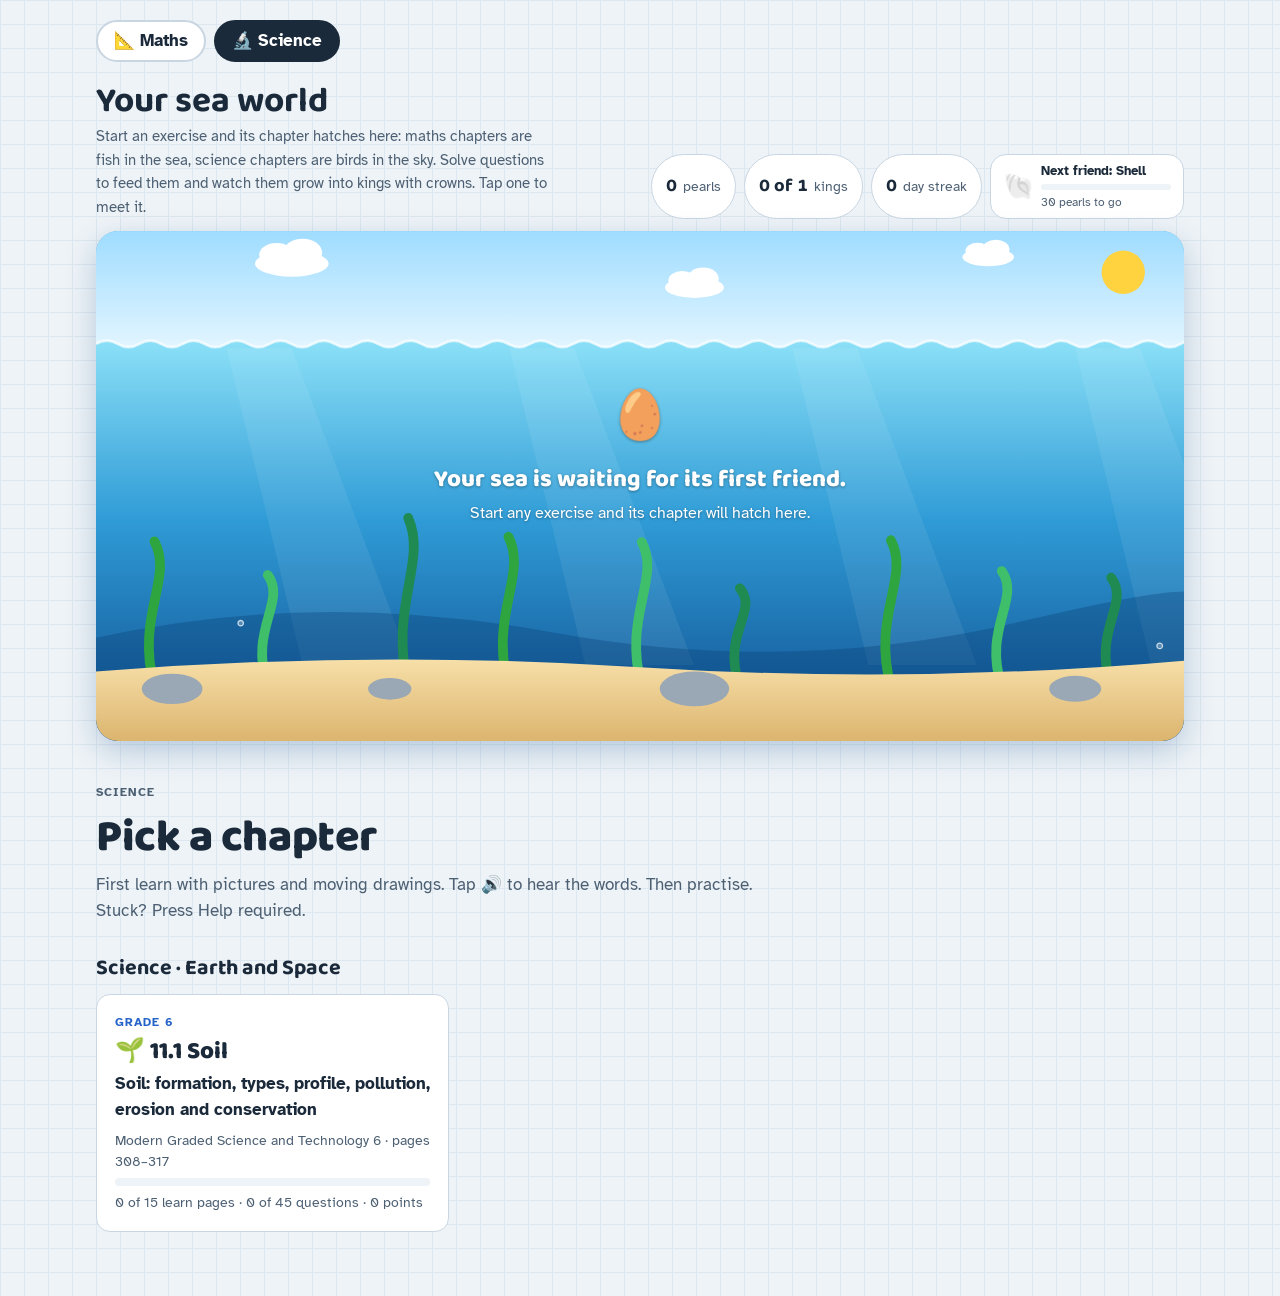
==== science.html @ 2e48bf8f "science added" ====
<!doctype html>
<html lang="en">
<head>
<meta charset="utf-8">
<meta name="viewport" content="width=device-width, initial-scale=1, viewport-fit=cover">
<title>Angle Quest Science</title>
<link rel="preconnect" href="https://fonts.googleapis.com">
<link rel="stylesheet" href="https://fonts.googleapis.com/css2?family=Baloo+2:wght@600;700;800&family=Atkinson+Hyperlegible:wght@400;700&family=Noto+Sans+Devanagari:wght@500;700&display=swap">
<link rel="stylesheet" href="shared.css">
<link rel="stylesheet" href="aquarium.css">
<style>
/* ---------- page ---------- */
.site-nav { max-width: 1120px; margin: 0 auto; padding: 12px max(16px, env(safe-area-inset-right, 0px)) 0 max(16px, env(safe-area-inset-left, 0px)); display: flex; gap: 8px; }
.site-nav a { text-decoration: none; color: var(--ink); font-weight: 700; padding: 6px 16px; border-radius: 999px; border: 2px solid var(--line); background: var(--card); }
.site-nav a[aria-current="page"] { background: var(--ink); color: var(--card); border-color: var(--ink); }
.site-nav a:hover { border-color: var(--blue); }
.lesson-grid { display: grid; grid-template-columns: repeat(auto-fill, minmax(min(100%, 280px), 1fr)); gap: 14px; }
@media (max-width: 860px) {
  .sec-nav { display: flex; overflow-x: auto; scrollbar-width: thin; }
  .sec-btn { flex: 0 0 auto; grid-template-columns: auto auto !important; }
  .sec-btn .sec-name { display: none; }
}
.refbox { background: var(--card); border: 1px solid var(--line); border-radius: var(--r); padding: 10px 14px; }
.refbox summary { font-weight: 700; cursor: pointer; }
.ref-scroll { overflow-x: auto; margin-top: 8px; max-height: 60vh; overflow-y: auto; }
.ref { border-collapse: collapse; font-size: .85rem; width: 100%; }
.ref th, .ref td { text-align: left; padding: 6px; border-bottom: 1px solid var(--line); vertical-align: top; }
.ne, .word-ne { font-family: "Noto Sans Devanagari", var(--f-body); }
.ne.block { display: block; font-weight: 500; color: var(--ink-soft); }
.topbar-r { display: flex; gap: 10px; align-items: center; flex-wrap: wrap; }
.ne-toggle { border: 2px solid var(--line); background: var(--card); border-radius: 999px; padding: 4px 12px; font-weight: 700; font-size: .85rem; }
.ne-toggle.on { border-color: var(--good); background: var(--good-wash); color: var(--good); }

/* read aloud */
.say { border: 0; background: var(--blue-wash); color: var(--blue); border-radius: 999px; width: 2rem; height: 2rem; font-size: .95rem; vertical-align: middle; flex: 0 0 auto; margin-left: 4px; }
.say:hover { background: var(--blue); }

/* learn pages */
.slide { gap: 16px; }
.slide-title { font-size: clamp(1.5rem, 4vw, 2rem); display: flex; align-items: center; gap: 6px; flex-wrap: wrap; }
.says { list-style: none; margin: 0; padding: 0; display: grid; gap: 8px; }
.says li { display: flex; align-items: flex-start; justify-content: space-between; gap: 8px; font-size: 1.15rem; line-height: 1.5; padding: 8px 12px; border-radius: 12px; background: var(--paper); }
.says li b { color: var(--blue); }
.word-box { display: grid; gap: 8px; }
.word-head { font-size: .8rem; font-weight: 700; letter-spacing: .06em; text-transform: uppercase; color: var(--ink-soft); }
.words { display: flex; flex-wrap: wrap; gap: 8px; }
.word { display: grid; gap: 0; text-align: left; border: 2px solid var(--accent); background: var(--accent-wash); border-radius: 12px; padding: 4px 12px; }
.word-en { font-weight: 700; }
.word-ne { font-size: .9rem; color: var(--ink-soft); }
.word-info { background: var(--blue-wash); border-radius: 10px; padding: 8px 12px; }
.know { border-left: 5px solid var(--good); background: var(--good-wash); border-radius: 10px; padding: 10px 14px; display: grid; gap: 4px; }
.know.try { border-color: var(--blue); background: var(--blue-wash); }
.know-h { font-weight: 800; font-family: var(--f-display); font-size: 1.1rem; }
.slide-dots .qdot { width: 1.9rem; height: 1.9rem; font-size: .8rem; }

/* questions */
.type-hint { color: var(--ink-soft); font-size: .92rem; margin-bottom: 6px; }
.qwrap { display: grid; gap: 4px; }
.sci-choices { flex-direction: column; align-items: stretch; }
.sci-choices .choice { border-radius: 14px; text-align: left; padding: 10px 14px; font-weight: 600; }
.sci-choices.small, .sci-choices.short { flex-direction: row; flex-wrap: wrap; }
.sci-choices.short .choice { min-width: 4rem; text-align: center; padding: 10px 20px; }
.sci-choices.small .choice { padding: 4px 12px; font-size: .9rem; border-radius: 999px; }
.choice.ok { border-color: var(--good) !important; box-shadow: 0 0 0 3px var(--good-wash); }
.choice.bad { border-color: var(--bad) !important; box-shadow: 0 0 0 3px var(--bad-wash); }
.choice[aria-checked="true"].ok { background: var(--good); }
.choice[aria-checked="true"].bad { background: var(--bad); }
.word-row { display: flex; gap: 8px; align-items: center; }
.word-inp { font: inherit; font-size: 1.15rem; padding: 10px 14px; border-radius: 12px; border: 2px solid var(--line); background: var(--card); color: var(--ink); width: min(100%, 360px); }
.word-inp.ok { border-color: var(--good); background: var(--good-wash); }
.word-inp.bad { border-color: var(--bad); background: var(--bad-wash); }
.order-list { list-style: none; margin: 0; padding: 0; display: grid; gap: 6px; }
.order-item { display: grid; grid-template-columns: 2rem 1fr auto; align-items: center; gap: 10px; border: 2px solid var(--line); border-radius: 12px; padding: 6px 8px 6px 10px; background: var(--card); transition: background .2s; }
.order-item.ok { border-color: var(--good); background: var(--good-wash); }
.order-item.bad { border-color: var(--bad); background: var(--bad-wash); }
.order-no { font-family: var(--f-display); font-weight: 800; color: var(--blue); }
.order-btns { display: flex; gap: 4px; }
.mv { width: 2.4rem; height: 2.4rem; border-radius: 10px; border: 2px solid var(--line); background: var(--paper); font-size: .9rem; }
.mv:disabled { opacity: .3; cursor: default; }
.match, .sort { display: grid; gap: 8px; }
.match-row, .sort-row { display: flex; flex-wrap: wrap; gap: 8px 10px; align-items: center; border: 2px solid var(--line); border-radius: 12px; padding: 8px 10px; }
.match-row.ok, .sort-row.ok { border-color: var(--good); background: var(--good-wash); }
.match-row.bad, .sort-row.bad { border-color: var(--bad); background: var(--bad-wash); }
.match-l { font-weight: 700; min-width: 7rem; display: inline-flex; gap: 6px; align-items: center; }
.match-arrow { color: var(--ink-soft); }
.match-sel { font: inherit; padding: 8px 10px; border-radius: 10px; border: 2px solid var(--line); background: var(--card); color: var(--ink); flex: 1 1 220px; min-width: 0; max-width: 100%; }
.sort-t { flex: 1 1 200px; font-weight: 600; }
.why { display: block; font-weight: 400; margin-top: 4px; }

/* ---------- figures ---------- */
.sci-fig { display: grid; justify-items: center; }
.sci-fig.small { justify-items: start; }
.fig-box { display: grid; gap: 10px; justify-items: center; width: 100%; }
.sfig { width: 100%; max-width: 520px; height: auto; display: block; border-radius: 14px; overflow: hidden; background: #eaf6ff; }
.sci-fig.small .sfig { max-width: 300px; }
.fig-ctrl { display: flex; flex-wrap: wrap; gap: 8px; justify-content: center; }
.tool-btn { background: var(--accent); color: var(--accent-ink); border: 0; border-radius: 999px; padding: 8px 18px; font-weight: 800; font-size: 1rem; }
.fig-cap { text-align: center; font-weight: 600; max-width: 52ch; min-height: 3em; }
.sfig .lbl { font: 600 11px var(--f-body); fill: #1b2a3a; }
.sfig .lbl.mid { text-anchor: middle; } .sfig .lbl.end { text-anchor: end; }
.sfig .lbl.strong { font-weight: 800; } .sfig .lbl.big { font-size: 15px; } .sfig .lbl.small { font-size: 9px; }
.sfig .lbl.light { fill: #fff; paint-order: stroke; stroke: rgba(0,0,0,.35); stroke-width: 2px; }
.sfig .emo { text-anchor: start; dominant-baseline: auto; }
.sky { fill: #cdeefd; }
.topsoil { fill: #6b4a2b; transition: fill 1.6s; }
.topsoil.dirty { fill: #3d3a36; }
.acid-soil { fill: #6e5a2a; }
.subsoil { fill: #a0764c; }
.bedrock { fill: #8b8f96; }
.stone { fill: #a7abb2; stroke: #6f747c; }
.grain { fill: #d9b98c; opacity: .8; }
.grass { fill: none; stroke: #3fa34d; stroke-width: 3; stroke-linejoin: round; }
.stem { stroke: #2f8a3c; stroke-width: 3; fill: none; stroke-linecap: round; }
.leaf { fill: #4cbb5a; transition: fill 1.2s; }
.root { stroke: #f3e2c7; stroke-width: 2; fill: none; stroke-linecap: round; }
.worm { fill: none; stroke: #e98aa0; stroke-width: 5; stroke-linecap: round; }
.eye { fill: #1b2a3a; }
.sun-c { fill: #ffd23f; }
.sun-ray { stroke: #ffb300; stroke-width: 3; stroke-linecap: round; }
.lid { fill: #9aa7b4; }
.jar-glass { fill: rgba(255,255,255,.55); }
.jar-edge { fill: none; stroke: #6a7d90; stroke-width: 2.5; }
.jar-water { fill: #8fd3f5; opacity: .35; transition: fill 1s, opacity 1s; }
.jar-water.light { opacity: .5; }
.jar-water.muddy { fill: #8a6a45; opacity: .75; transition: fill .3s, opacity .3s; }
.jar-water.clearing { fill: #b39a76; opacity: .45; transition: fill 4s, opacity 4s; }
.p-gravel { fill: #8d939b; stroke: #5d636b; } .p-coarse { fill: #c79f63; } .p-fine { fill: #e2c48f; } .p-silt { fill: #9c7a55; } .p-clay { fill: #b0603d; opacity: .8; } .p-humus { fill: #3b2a1a; }
.jar-labels { transition: opacity .6s; } .jar-labels.hide { opacity: 0; }
.lead { fill: none; stroke: #4d6073; stroke-width: 1; }
.lay-sand { fill: #e2c48f; } .lay-clay { fill: #9b4f30; } .lay-gravel { fill: #8d939b; } .lay-humus { fill: #2f2115; }
.cup { fill: rgba(255,255,255,.7); stroke: #6a7d90; stroke-width: 2; }
.cup-water { fill: #4aa8ff; } .cup-mud { fill: #8a6a45; }
.drip { stroke: #4aa8ff; stroke-width: 3; stroke-linecap: round; stroke-dasharray: 4 8; opacity: 0; }
.pouring .drip { opacity: 1; animation: drip .5s linear infinite; }
.panel-bg { fill: #eaf6ff; stroke: #b9d7ea; } .panel-ground { fill: #b98d5d; }
.panel { transition: opacity .4s; } .panel.dim { opacity: .3; } .panel.on .panel-bg { stroke: #f2b31b; stroke-width: 3; }
.rock { fill: #9aa1aa; stroke: #646b74; stroke-width: 1.5; stroke-linejoin: round; }
.crack { fill: none; stroke: #2b2f35; stroke-width: 2; stroke-linecap: round; }
.soil-heap { fill: #6b4a2b; }
.arrow { fill: none; stroke: #4d6073; stroke-width: 2; stroke-linecap: round; stroke-linejoin: round; }
.drop { stroke: #4aa8ff; stroke-width: 2; stroke-linecap: round; }
.acid-rain .drop { stroke: #b5c934; }
.wind-l { fill: none; stroke: #7fa3bd; stroke-width: 2; stroke-linecap: round; }
.trunk { fill: #7a5230; } .crown { fill: #3fa34d; }
.humus-band { fill: #2a1b10; transition: height 1.5s; }
.plant-s { transform-box: fill-box; transform-origin: 50% 100%; transition: transform 1.5s; } .plant-s.big { transform: scale(1.5); }
.pipe-flow { fill: none; stroke: #5b5f2a; stroke-width: 5; stroke-dasharray: 6 6; opacity: 0; transition: opacity .6s; }
.is-dirty .pipe-flow { opacity: 1; animation: flow 1s linear infinite; }
.plant-w { transform-box: fill-box; transform-origin: 50% 100%; transition: transform 1.4s; }
.plant-w.sick { transform: rotate(-14deg) scaleY(.85); }
.plant-w.sick .leaf { fill: #b59a3c; }
.spray { opacity: 0; transition: opacity .8s; } .is-dirty .spray { opacity: 1; }
.spray-c { fill: #b5c934; opacity: .35; }
.cloud ellipse { fill: #fff; } .acid-rain + .plant-w .leaf { fill: #b59a3c; }
.puff { fill: #9aa1aa; opacity: .7; }
.water-pool { fill: #6fc3ef; }
.deposit { fill: #a0764c; transition: d 1s; }
.rain-fall .drop { opacity: 0; } .rain-fall.on .drop, .pouring .rain-fall .drop { opacity: 1; animation: fall .6s linear infinite; }
.tray { fill: #7a5230; } .tray-soil { stroke: #6b4a2b; stroke-width: 8; } .tray-grass { stroke: #3fa34d; stroke-width: 8; }
.leg { stroke: #7a5230; stroke-width: 4; }
.drop-c { fill: #4aa8ff; } .drop-c.mud { fill: #8a6a45; }
.furrow { fill: none; stroke: #4a321c; stroke-width: 3; }
.pr-humus { fill: #22160c; } .pr-topsoil { fill: #4a3220; } .pr-subsoil { fill: #8a6040; } .pr-weathered { fill: #8e7f72; } .pr-bedrock { fill: #6e7279; }
.pebble { fill: #c9b9a4; } .chunk { fill: #b5aca3; stroke: #6e6660; } .block { fill: #9aa0a8; stroke: #555b63; stroke-width: 1.5; }
.bracket { fill: none; stroke: #4d6073; stroke-width: 1.5; }
.num-c { fill: #ffd23f; stroke: #b88a00; }
.layer { cursor: pointer; transition: opacity .3s; } .layer.dim { opacity: .35; } .layer:focus { outline: none; } .layer:focus-visible rect:first-child { stroke: #2563c9; stroke-width: 3; }
.rot-a { animation: rotA 6s steps(1) infinite; } .rot-b { animation: rotB 6s steps(1) infinite; }
.fig-cards { display: grid; grid-template-columns: repeat(auto-fill, minmax(min(100%, 150px), 1fr)); gap: 10px; width: 100%; }
.fig-cards.three { grid-template-columns: repeat(auto-fit, minmax(min(100%, 150px), 1fr)); font-size: .92rem; }
.fig-cards.three p { background: var(--paper); border-radius: 10px; padding: 8px 10px; }
.fig-cards.small { grid-template-columns: repeat(auto-fill, minmax(110px, 1fr)); max-width: 420px; }
.card-pic { display: grid; gap: 4px; justify-items: center; text-align: center; background: var(--paper); border: 2px solid var(--line); border-radius: 14px; padding: 10px; animation: rise .4s ease-out both; animation-delay: var(--d, 0s); }
.card-pic:hover { border-color: var(--blue); }
.card-pic .sfig { border-radius: 8px; }
.card-emo { font-size: 2.2rem; line-height: 1.1; display: inline-block; animation: bob 2.4s ease-in-out infinite; }
.card-t { font-size: .85rem; color: var(--ink-soft); }
.flows { display: grid; gap: 10px; width: 100%; }
.flow-row { display: flex; flex-wrap: wrap; align-items: center; gap: 6px; background: var(--paper); border-radius: 14px; padding: 8px 10px; }
.flow-step { display: inline-grid; justify-items: center; text-align: center; font-size: .85rem; font-weight: 600; min-width: 70px; max-width: 120px; }
.flow-arr { color: var(--blue); font-size: 1.3rem; animation: nudge 1.2s ease-in-out infinite; }
.method-view { display: grid; gap: 8px; justify-items: center; width: 100%; }
.method-view .sfig { max-width: 420px; }
.tabs { justify-content: center; }
.tabs .choice { padding: 4px 12px; font-size: .9rem; }
.mind { display: grid; grid-template-columns: repeat(auto-fill, minmax(min(100%, 200px), 1fr)); gap: 10px; width: 100%; }
.mind-c { grid-column: 1 / -1; justify-self: center; background: var(--accent); color: var(--accent-ink); font: 800 1.6rem var(--f-display); border-radius: 999px; padding: 4px 30px; }
.mind-i { display: grid; gap: 2px; background: var(--blue-wash); border-radius: 12px; padding: 10px 12px; animation: rise .5s ease-out both; animation-delay: var(--d, 0s); }
.mind-i b { color: var(--blue); font-family: var(--f-display); font-size: 1.1rem; }
.scenes { display: grid; grid-template-columns: repeat(auto-fit, minmax(120px, 1fr)); gap: 10px; width: 100%; }
.scene { position: relative; display: grid; justify-items: center; align-content: center; gap: 2px; min-height: 130px; border-radius: 14px; padding: 10px; text-align: center; }
.s-factory { background: linear-gradient(#cfd8e3, #9aa7b4); } .s-planting { background: linear-gradient(#cdeefd, #8fd08f); } .s-garbage { background: linear-gradient(#e6e0d0, #a69b80); } .s-eroded { background: linear-gradient(#cdeefd, #c46d3b); }
.scene-l { position: absolute; top: 6px; left: 8px; width: 26px; height: 26px; border-radius: 50%; background: #fff; color: #1b2a3a; font: 800 1rem/26px var(--f-display); }
.scene-big { font-size: 2.6rem; animation: bob 3s ease-in-out infinite; } .scene-sm { font-size: 1.3rem; } .scene-t { font-size: .8rem; font-weight: 700; color: #1b2a3a; }

/* motion */
.spin { animation: spin 18s linear infinite; transform-box: fill-box; transform-origin: center; }
.pulse { animation: pulse 2s ease-in-out infinite; transform-box: fill-box; transform-origin: center; }
.grow { animation: grow 2.4s ease-out both; transform-box: fill-box; transform-origin: 50% 100%; }
.worm-move { animation: crawl 9s ease-in-out infinite alternate; }
.rain .drop, .acid-rain .drop { animation: fall .8s linear infinite; }
.drop.d1 { animation-delay: -.2s; } .drop.d2 { animation-delay: -.4s; } .drop.d3 { animation-delay: -.6s; }
.wind-l { stroke-dasharray: 10 6; animation: flow 1.2s linear infinite; }
.draw { stroke-dasharray: 200; stroke-dashoffset: 200; animation: draw 2.4s ease-out forwards; } .draw.slow { animation-duration: 4s; }
.puff { animation: rise-gas 3s ease-in infinite; } .puff.p1 { animation-delay: -.8s; } .puff.p2 { animation-delay: -1.6s; } .puff.p3 { animation-delay: -2.3s; }
.sway { animation: sway 2.6s ease-in-out infinite alternate; transform-box: fill-box; transform-origin: 50% 100%; }
.plough { animation: plough 6s linear infinite; }
@keyframes spin { to { transform: rotate(360deg); } }
@keyframes pulse { 50% { transform: scale(1.18); } }
@keyframes grow { from { transform: scaleY(.1); } to { transform: none; } }
@keyframes crawl { from { transform: translateX(-60px); } to { transform: translateX(60px); } }
@keyframes fall { from { transform: translateY(-6px); opacity: 1; } to { transform: translateY(22px); opacity: 0; } }
@keyframes flow { to { stroke-dashoffset: -24; } }
@keyframes drip { to { stroke-dashoffset: -12; } }
@keyframes draw { to { stroke-dashoffset: 0; } }
@keyframes rise-gas { from { transform: translateY(0) scale(.6); opacity: .8; } to { transform: translateY(-90px) translateX(30px) scale(1.8); opacity: 0; } }
@keyframes sway { from { transform: rotate(-6deg); } to { transform: rotate(6deg); } }
@keyframes bob { 50% { transform: translateY(-4px); } }
@keyframes nudge { 50% { transform: translateX(3px); } }
@keyframes plough { from { transform: translateX(-30px); } to { transform: translateX(240px); } }
@keyframes rotA { 0% { opacity: 1; } 50% { opacity: 0; } }
@keyframes rotB { 0% { opacity: 0; } 50% { opacity: 1; } }
@media (prefers-reduced-motion: reduce) {
  .spin, .pulse, .grow, .worm-move, .rain .drop, .acid-rain .drop, .wind-l, .draw, .puff, .sway, .plough, .card-emo, .flow-arr, .scene-big, .card-pic, .mind-i, .pouring .drip, .rain-fall.on .drop { animation: none !important; }
  .draw { stroke-dashoffset: 0; }
}
</style>
</head>
<body>
<nav class="site-nav" aria-label="Subjects"><a href="index.html">📐 Maths</a><a href="science.html" aria-current="page">🔬 Science</a></nav>
<div id="app"></div>
<script src="shared.js"></script>
<script src="science.js"></script>
<script src="science/figures-earth.js"></script>
<script src="science/soil-g6-11-1.js"></script>
<script src="aquarium.js"></script>
<script>Science.start(document.getElementById("app"));</script>
</body>
</html>
---- shared.css ----
/* Shared look for the Angle Quest pages: colours, type, buttons, cards, feedback and help steps.
   Copied from the maths page so the science page looks the same. The maths page keeps its own copy. */
:root {
  --paper: #eef3f7;
  --grid: #dde7ef;
  --card: #ffffff;
  --ink: #1b2a3a;
  --ink-soft: #4d6073;
  --line: #c9d6e2;
  --accent: #f2b31b;       /* protractor yellow */
  --accent-ink: #4a3500;
  --accent-wash: rgba(242, 179, 27, .22);
  --blue: #2563c9;         /* geometry-set blue for figures and actions */
  --blue-wash: #e3ecfb;
  --good: #1d8a4f; --good-wash: #e2f4ea;
  --bad: #c2412d;  --bad-wash: #fbe7e3;
  --f-display: "Baloo 2", "Trebuchet MS", system-ui, sans-serif;
  --f-body: "Atkinson Hyperlegible", "Segoe UI", system-ui, sans-serif;
  --r: 14px;
}
@media (prefers-color-scheme: dark) { :root:not([data-theme="light"]) {
  --paper: #111a24; --grid: #18232f; --card: #1a2633; --ink: #e8eef4; --ink-soft: #9fb0c1; --line: #2f3f50;
  --accent: #f5c04a; --accent-ink: #2a1e00; --accent-wash: rgba(245, 192, 74, .2);
  --blue: #7fa9f0; --blue-wash: #1f3150; --good: #5fd08f; --good-wash: #173826; --bad: #ff8a73; --bad-wash: #3e1f1a;
  color-scheme: dark; } }
:root[data-theme="dark"] {
  --paper: #111a24; --grid: #18232f; --card: #1a2633; --ink: #e8eef4; --ink-soft: #9fb0c1; --line: #2f3f50;
  --accent: #f5c04a; --accent-ink: #2a1e00; --accent-wash: rgba(245, 192, 74, .2);
  --blue: #7fa9f0; --blue-wash: #1f3150; --good: #5fd08f; --good-wash: #173826; --bad: #ff8a73; --bad-wash: #3e1f1a;
  color-scheme: dark; }

* { box-sizing: border-box; }
body {
  background: var(--paper);
  background-image: linear-gradient(var(--grid) 1px, transparent 1px), linear-gradient(90deg, var(--grid) 1px, transparent 1px);
  background-size: 24px 24px;
  color: var(--ink); font: 17px/1.55 var(--f-body);
}
#app { max-width: 1120px; margin: 0 auto; padding-block: 20px 56px;
  padding-left: max(16px, env(safe-area-inset-left, 0px)); padding-right: max(16px, env(safe-area-inset-right, 0px)); }
h1, h2 { font-family: var(--f-display); line-height: 1.1; text-wrap: balance; margin: 0; }
h1 { font-size: clamp(2rem, 5vw, 2.8rem); font-weight: 800; letter-spacing: -.01em; }
h2 { font-size: 1.35rem; font-weight: 700; }
p { margin: 0; }
.eyebrow { font-size: .78rem; font-weight: 700; letter-spacing: .09em; text-transform: uppercase; color: var(--ink-soft); }
.lede { color: var(--ink-soft); max-width: 60ch; }
button { font: inherit; color: inherit; cursor: pointer; }
:focus-visible { outline: 3px solid var(--blue); outline-offset: 2px; }

.topbar { display: flex; justify-content: space-between; align-items: center; gap: 12px; flex-wrap: wrap; margin-bottom: 18px; }
.link-btn { background: none; border: 0; padding: 4px 2px; color: var(--blue); font-weight: 700; text-decoration: underline; text-underline-offset: 3px; }
.scorebox { display: flex; align-items: baseline; gap: 6px; background: var(--card); border: 1px solid var(--line); border-radius: 999px; padding: 4px 16px; font-variant-numeric: tabular-nums; }
.score-num { font-family: var(--f-display); font-weight: 800; font-size: 1.25rem; }
.score-lbl { color: var(--ink-soft); font-size: .85rem; }
.score-sep { width: 1px; height: 16px; background: var(--line); margin: 0 6px; align-self: center; }
.lesson-title { display: grid; gap: 2px; margin-bottom: 20px; }
.src { color: var(--ink-soft); font-size: .9rem; }
.layout { display: grid; grid-template-columns: minmax(0, 1fr) 300px; gap: 24px; align-items: start; }
@media (max-width: 860px) { .layout { grid-template-columns: minmax(0, 1fr); } .side { order: -1; } }
.side { display: grid; gap: 16px; min-width: 0; }
.sec-nav { display: grid; gap: 4px; background: var(--card); border: 1px solid var(--line); border-radius: var(--r); padding: 8px; }
.sec-btn { display: grid; grid-template-columns: 2.4rem 1fr auto; gap: 8px; align-items: center; text-align: left; background: none; border: 0; border-radius: 10px; padding: 8px 10px; }
.sec-btn:hover { background: var(--blue-wash); }
.sec-btn.on { background: var(--accent-wash); }
.sec-no { font-family: var(--f-display); font-weight: 800; color: var(--blue); }
.sec-name { font-size: .95rem; min-width: 0; }
.sec-count { font-size: .8rem; color: var(--ink-soft); font-variant-numeric: tabular-nums; }
.sec-btn.done .sec-count { color: var(--good); font-weight: 700; }
.sec-btn.done .sec-count::before { content: "✓ "; }
.stage { display: grid; gap: 14px; min-width: 0; scroll-margin-top: 12px; }
.sec-head { display: grid; gap: 6px; }
.qdots { display: flex; gap: 6px; flex-wrap: wrap; margin-top: 4px; }
.qdot { width: 2.1rem; height: 2.1rem; border-radius: 50%; border: 2px solid var(--line); background: var(--card); font-weight: 700; }
.qdot.done { border-color: var(--good); background: var(--good-wash); color: var(--good); }
.qdot.on { border-color: var(--ink); box-shadow: 0 0 0 3px var(--accent); }
.qcard { background: var(--card); border: 1px solid var(--line); border-radius: 18px; padding: clamp(16px, 3vw, 28px); display: grid; gap: 18px; box-shadow: 0 1px 0 var(--line), 0 10px 30px -18px rgba(20, 40, 70, .35); min-width: 0; }
.prompt { font-size: 1.2rem; }
.figwrap { display: grid; justify-items: center; gap: 10px; padding: 8px; border-radius: 12px; background: repeating-linear-gradient(0deg, transparent 0 19px, var(--grid) 19px 20px), repeating-linear-gradient(90deg, transparent 0 19px, var(--grid) 19px 20px); }
.figwrap.small { background: none; padding: 0; justify-items: start; }
.figwrap.small .fig { max-width: 170px; }
.choices { display: flex; flex-wrap: wrap; gap: 8px; border-radius: 12px; }
.choice { border: 2px solid var(--line); background: var(--card); border-radius: 999px; padding: 6px 14px; font-weight: 700; }
.choice:hover { border-color: var(--blue); }
.choice[aria-checked="true"] { background: var(--blue); border-color: var(--blue); color: var(--card); }
.actions { display: flex; flex-wrap: wrap; gap: 10px; align-items: center; }
.btn { border: 2px solid var(--ink); background: var(--card); border-radius: 12px; padding: 10px 18px; font-weight: 700; }
.btn.primary { background: var(--ink); color: var(--card); }
.btn.help { border-color: var(--accent); background: var(--accent); color: var(--accent-ink); }
.btn.next { border-color: var(--good); background: var(--good); color: var(--card); margin-left: auto; }
.btn.small { padding: 5px 12px; border-radius: 9px; font-size: .9rem; }
.btn.danger { border-color: var(--bad); color: var(--bad); }
.btn:disabled { opacity: .5; cursor: default; }
.btn:not(:disabled):active { transform: translateY(1px); }
.feedback { min-height: 1.5em; font-weight: 600; }
.feedback:empty { display: none; }
.feedback.good, .feedback.bad { padding: 10px 14px; border-radius: 10px; }
.feedback.good { background: var(--good-wash); color: var(--good); }
.feedback.bad { background: var(--bad-wash); color: var(--bad); }
.help-steps { list-style: none; margin: 0; padding: 0; display: grid; gap: 10px; }
.help-steps:empty { display: none; }
.step { display: grid; grid-template-columns: 2rem minmax(0, 1fr); gap: 12px; padding: 12px 14px; border-radius: 12px; background: var(--accent-wash); animation: rise .25s ease-out; }
.step-no { width: 2rem; height: 2rem; border-radius: 50%; display: grid; place-items: center; background: var(--accent); color: var(--accent-ink); font-family: var(--f-display); font-weight: 800; }
.step.last .step-no { background: var(--good); color: var(--card); }
.step-body { display: grid; gap: 8px; min-width: 0; }
@keyframes rise { from { transform: translateY(6px); opacity: .4; } to { transform: none; opacity: 1; } }
.home-head, .finish { display: grid; gap: 10px; margin-bottom: 24px; }
.subject { grid-column: 1 / -1; margin-top: 8px; }
.lesson-card { display: grid; gap: 6px; text-align: left; background: var(--card); border: 1px solid var(--line); border-radius: var(--r); padding: 18px; }
.lesson-card:hover { border-color: var(--blue); }
.lc-level { font-size: .78rem; font-weight: 700; letter-spacing: .08em; text-transform: uppercase; color: var(--blue); }
.lc-title { font-family: var(--f-display); font-size: 1.5rem; font-weight: 800; line-height: 1.1; }
.lc-topic { font-weight: 700; }
.lc-src, .lc-stats { font-size: .85rem; color: var(--ink-soft); }
.meter { height: 8px; border-radius: 99px; background: var(--paper); overflow: hidden; }
.meter-fill { display: block; height: 100%; background: var(--accent); }
.finish { background: var(--card); border: 1px solid var(--line); border-radius: 18px; padding: clamp(20px, 4vw, 40px); }
.stars { font-size: 3rem; color: var(--accent); letter-spacing: .1em; line-height: 1; }
.confirm { display: flex; gap: 10px; align-items: center; flex-wrap: wrap; background: var(--bad-wash); padding: 10px 14px; border-radius: 10px; }
---- aquarium.css ----
/* Fish sea (aquarium.js): used on the maths and science pages. */
/* ---------- fish sea ---------- */
.sea-wrap { margin: 0 0 30px; }
.sea-head { display: flex; flex-wrap: wrap; align-items: flex-end; justify-content: space-between; gap: 12px 20px; margin-bottom: 12px; }
.sea-head h2 { font-size: clamp(1.6rem, 4vw, 2.2rem); }
.sea-sub { margin: 4px 0 0; color: var(--ink-soft); max-width: 46ch; font-size: .95rem; }
.sea-chips { display: flex; flex-wrap: wrap; gap: 8px; }
.sea-chip { display: inline-flex; align-items: center; gap: 6px; background: var(--card); border: 1px solid var(--line); border-radius: 999px; padding: 6px 14px; font-size: .9rem; color: var(--ink-soft); }
.sea-chip b { font-family: var(--f-display); font-size: 1.15rem; color: var(--ink); font-variant-numeric: tabular-nums; }
.sea-chip.hot b { color: #e8590c; }
.sea-chip.next { border-radius: 16px; padding: 6px 12px; }
.sea-next-e { font-size: 1.6rem; filter: grayscale(1); opacity: .55; }
.sea-next-t { display: grid; gap: 3px; color: var(--ink); font-weight: 700; font-size: .82rem; }
.sea-mini { display: block; width: 130px; height: 6px; border-radius: 9px; background: var(--paper); overflow: hidden; }
.sea-mini > span { display: block; height: 100%; background: linear-gradient(90deg, #2f9bd6, #20c4b0); }
.sea-mini-t { font-weight: 400; color: var(--ink-soft); font-size: .78rem; }
.sea-toast { background: #fff7d6; color: #4a3500; border: 2px solid #f2b31b; border-radius: var(--r); padding: 8px 14px; margin-bottom: 12px; font-weight: 700; animation: seaPop .5s ease-out; }
.sea-toast p { margin: 2px 0; }
.sea-box { position: relative; height: clamp(420px, 50vw, 510px); border-radius: 22px; overflow: hidden; box-shadow: 0 10px 30px rgba(14, 76, 140, .25), inset 0 0 0 3px rgba(255, 255, 255, .35); background: #2f9bd6; }
.sea { display: block; width: 100%; height: 100%; }
.sea-fish, .sea-tag { cursor: pointer; }
.sea-tag text { font: 800 13px var(--f-display); }
.sea-friend { pointer-events: none; }
.sea-ray { opacity: .07; animation: seaRay 7s ease-in-out infinite alternate; }
.sea-ray.r1 { animation-delay: -2s; } .sea-ray.r2 { animation-delay: -4s; } .sea-ray.r3 { animation-delay: -6s; }
.sea-weed { transform-box: fill-box; transform-origin: 50% 100%; animation: seaSway 4s ease-in-out infinite alternate; }
.sea-weed.w1 { animation-duration: 5s; animation-delay: -1s; } .sea-weed.w2 { animation-duration: 3.4s; animation-delay: -2s; }
.sea-card { position: absolute; left: 12px; bottom: 12px; width: min(330px, calc(100% - 24px)); background: var(--card); color: var(--ink); border-radius: 18px; padding: 14px 16px 16px; box-shadow: 0 10px 30px rgba(0, 0, 0, .3); animation: seaPop .25s ease-out; }
.sea-card[hidden] { display: none; }
.sea-x { position: absolute; top: 6px; right: 8px; border: 0; background: none; font-size: 1.6rem; line-height: 1; color: var(--ink-soft); padding: 4px 8px; cursor: pointer; }
.sea-card-top { display: flex; align-items: center; gap: 10px; }
.sea-card-name { margin: 0; font: 800 1.3rem/1.1 var(--f-display); }
.sea-card-ch { margin: 0; color: var(--ink-soft); font-size: .85rem; }
.sea-stage { margin: 10px 0 4px; font-weight: 700; color: var(--blue); }
.sea-meter { display: block; height: 10px; border-radius: 9px; background: var(--paper); overflow: hidden; }
.sea-meter > span { display: block; height: 100%; border-radius: 9px; }
.sea-card-st { margin: 6px 0 2px; font-size: .85rem; color: var(--ink-soft); }
.sea-card-say { margin: 6px 0 12px; font-style: italic; }
.sea-dot { display: inline-grid; place-items: center; min-width: 24px; height: 24px; padding: 0 4px; border-radius: 99px; background: var(--fc, var(--blue)); color: #fff; font: 800 .8rem var(--f-display); text-shadow: 0 1px 1px rgba(0,0,0,.25); }
.sea-dot.big { min-width: 40px; height: 40px; font-size: 1.15rem; }
.sea-list { display: flex; flex-wrap: wrap; gap: 6px; margin-top: 12px; }
.sea-pill { display: inline-flex; align-items: center; gap: 6px; border: 1px solid var(--line); background: var(--card); color: var(--ink); border-radius: 999px; padding: 3px 12px 3px 3px; font-size: .82rem; cursor: pointer; }
.sea-pill:hover { border-color: var(--fc); }
.sea-pill .sea-dot { background: var(--fc); }
.sea-empty { position: absolute; inset: 0 0 70px; display: grid; place-content: center; text-align: center; color: #fff; padding: 16px; text-shadow: 0 1px 3px rgba(0, 0, 0, .35); pointer-events: none; }
.sea-empty p { margin: 2px 0; font: 800 clamp(1.1rem, 3vw, 1.5rem) var(--f-display); }
.sea-empty .sea-empty-s { font: 400 1rem var(--f-body); }
.sea-empty .sea-empty-e { font-size: 3rem; animation: seaSway 1.6s ease-in-out infinite alternate; }
.sea-fb { display: block; margin-top: 4px; font-weight: 400; }
@keyframes seaSway { from { transform: rotate(-6deg); } to { transform: rotate(6deg); } }
@keyframes seaRay { from { opacity: .03; } to { opacity: .12; } }
@keyframes seaPop { from { transform: scale(.92); opacity: 0; } to { transform: none; opacity: 1; } }
@media (prefers-reduced-motion: reduce) { .sea-weed, .sea-ray, .sea-toast, .sea-card { animation: none; } }

.sea-card a.btn { display: inline-block; text-decoration: none; }
.sea-cloud { animation: seaCloud 26s ease-in-out infinite alternate; }
.sea-cloud.c1 { animation-duration: 34s; animation-delay: -8s; } .sea-cloud.c2 { animation-duration: 30s; animation-delay: -15s; }
@keyframes seaCloud { from { transform: translateX(-40px); } to { transform: translateX(40px); } }
@media (prefers-reduced-motion: reduce) { .sea-cloud { animation: none; } }
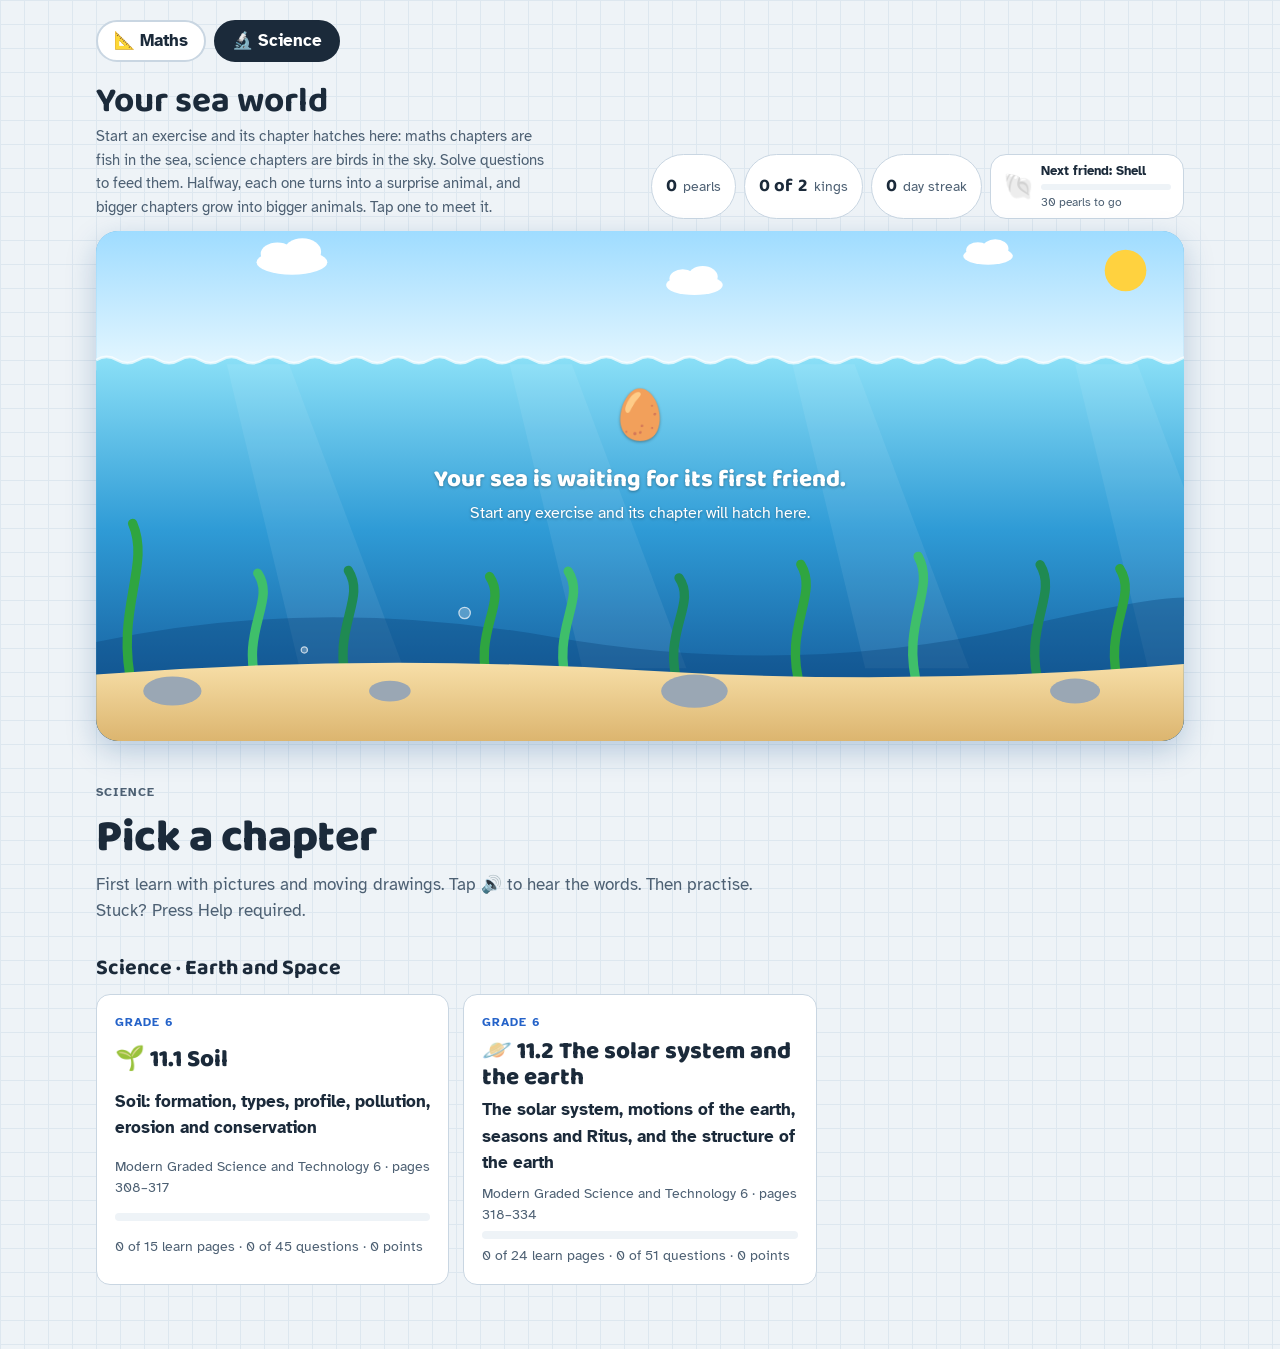
==== commit d4cac613: "add new science lesson" ====
--- a/science.html
+++ b/science.html
@@ -8,6 +8,7 @@
 <link rel="stylesheet" href="https://fonts.googleapis.com/css2?family=Baloo+2:wght@600;700;800&family=Atkinson+Hyperlegible:wght@400;700&family=Noto+Sans+Devanagari:wght@500;700&display=swap">
 <link rel="stylesheet" href="shared.css">
 <link rel="stylesheet" href="aquarium.css">
+<link rel="stylesheet" href="cloud/cloud.css">
 <style>
 /* ---------- page ---------- */
 .site-nav { max-width: 1120px; margin: 0 auto; padding: 12px max(16px, env(safe-area-inset-right, 0px)) 0 max(16px, env(safe-area-inset-left, 0px)); display: flex; gap: 8px; }
@@ -224,15 +225,89 @@
   .spin, .pulse, .grow, .worm-move, .rain .drop, .acid-rain .drop, .wind-l, .draw, .puff, .sway, .plough, .card-emo, .flow-arr, .scene-big, .card-pic, .mind-i, .pouring .drip, .rain-fall.on .drop { animation: none !important; }
   .draw { stroke-dashoffset: 0; }
 }
+/* Space pictures (figures-space.js) */
+.sfig.space { background: #0b1734; }
+.sfig.space.mini { background: #13224a; border-radius: 10px; }
+.star { fill: #fff; opacity: .8; }
+.star.s1 { animation: twinkle 3s ease-in-out infinite; } .star.s2 { animation: twinkle 4.5s ease-in-out infinite -2s; }
+.orbit { fill: none; stroke: rgba(255,255,255,.22); stroke-width: 1; }
+.orbit.bright { stroke: rgba(255,255,255,.45); stroke-width: 1.5; }
+.orbit.dashed { stroke-dasharray: 6 5; }
+.moon-orbit { stroke-dasharray: 3 3; }
+.sun-body { fill: #ffc93c; } .sun-glow { opacity: 1; }
+.ring { fill: none; stroke: #cdb27a; stroke-width: 3; opacity: .9; }
+.rock-dot { fill: #a89f94; }
+.belt.hot .rock-dot { fill: #ffd27a; }
+.dim-some .orbit { stroke: rgba(255,255,255,.14); }
+.pl-hit { cursor: pointer; outline: none; } .pl-hit .hit { fill: transparent; }
+.pl-hit.sel .hit, .pl-hit:focus-visible .hit { stroke: #ffd23f; stroke-width: 2; }
+.sfig .lbl.inner { fill: #8fd3ff; } .sfig .lbl.outer { fill: #ffb27a; } .sfig .lbl.beltc { fill: #ffd27a; }
+.axis { stroke: #fff; stroke-width: 2; stroke-dasharray: 5 3; }
+.eq-line { stroke: #ffd23f; stroke-width: 1.4; opacity: .8; }
+.equator { fill: none; stroke: #ffd23f; stroke-width: 1.6; opacity: .8; }
+.upright { stroke: rgba(255,255,255,.55); stroke-width: 1.5; stroke-dasharray: 3 4; }
+.tilt-arc { fill: none; stroke: #ffd23f; stroke-width: 2; }
+.spin-arrow { fill: none; stroke: #ffd23f; stroke-width: 2; stroke-linecap: round; }
+.ray-line { stroke: #ffd23f; stroke-width: 2; stroke-dasharray: 10 8; opacity: .7; animation: flow 1s linear infinite; }
+.night { fill: #061028; opacity: .72; }
+.home-dot { fill: #ff5a5f; stroke: #fff; stroke-width: 2; }
+.season-e { cursor: pointer; outline: none; }
+.season-e .sel-ring { fill: none; stroke: transparent; stroke-width: 3; }
+.season-e.sel .sel-ring, .season-e:focus-visible .sel-ring { stroke: #ffd23f; }
+.wheel { background: #fffaf0; }
+.wseg { stroke: #fff; stroke-width: 2; cursor: pointer; outline: none; transition: filter .2s; }
+.wseg:hover { filter: brightness(1.06); }
+.wseg.sel, .wseg:focus-visible { stroke: #1b2a3a; stroke-width: 3; }
+.nop { pointer-events: none; }
+.wheel-mid { fill: #fff; stroke: #e6d9bf; stroke-width: 2; }
+.tick { stroke: #c9b9a0; stroke-width: 1.5; }
+.mountain { fill: #8a9a5b; }
+.sea-w { fill: #2f8fd6; }
+.wave-l { fill: none; stroke: #bfe6ff; stroke-width: 2; }
+.drift { animation: nudge 5s ease-in-out infinite; }
+.egg-shell { fill: #f3e2c7; stroke: #c9a46a; stroke-width: 3; }
+.egg-white { fill: #fffdf6; }
+.egg-yolk { fill: #ffb21f; }
+.egg-whole { fill: #f6e6cc; stroke: #c9a46a; stroke-width: 3; }
+.egg-cap { transition: transform 1.2s ease-in, opacity 1.2s; }
+.egg-cap.off { transform: translate(0, -240px) rotate(-25deg); opacity: 0; }
+.crust { fill: #7a5232; } .mantle { fill: #d9532b; } .core-o { fill: #f5a623; } .core-i { fill: #fff2a8; }
+.lay { cursor: pointer; outline: none; stroke: rgba(0,0,0,.25); stroke-width: 1; }
+.lay.crust { fill: #8a5a32; } .lay.mantle { fill: #d9532b; } .lay.core-o { fill: #f5a623; } .lay.core-i { fill: #fff2a8; }
+.lay.sel, .lay:focus-visible { stroke: #fff; stroke-width: 3; }
+.lead.light { stroke: rgba(255,255,255,.7); }
+.lead.dashed { stroke-dasharray: 4 3; }
+.comet-head { fill: #e8fbff; filter: drop-shadow(0 0 4px #9fe7ff); }
+.comet-tail { fill: #bfefff; } .comet-tail2 { fill: none; stroke: #ffe59a; stroke-width: 3; stroke-linecap: round; }
+.air-band { fill: #4aa8ff; opacity: .28; }
+.m-trail { stroke: rgba(255,210,120,.5); stroke-width: 3; stroke-dasharray: 6 6; fill: none; transition: opacity .4s; }
+.m-trail.faint { opacity: .2; }
+.m-glow { fill: transparent; } .m-rock.hot .m-glow { fill: #ff9a3d; opacity: .85; filter: drop-shadow(0 0 6px #ffcf5a); }
+.m-stone { fill: #6b6158; }
+.ash { opacity: 0; transition: opacity .5s; } .ash.show { opacity: 1; }
+.crater.boom { animation: pulse .3s ease-in-out 3; transform-box: fill-box; transform-origin: center; }
+.planet-cards { display: grid; grid-template-columns: repeat(auto-fill, minmax(min(100%, 230px), 1fr)); gap: 10px; width: 100%; }
+.planet-cards.small { grid-template-columns: repeat(auto-fill, minmax(min(100%, 190px), 1fr)); max-width: 440px; }
+.planet-card { display: grid; grid-template-columns: 90px 1fr; gap: 10px; align-items: center; text-align: left; background: var(--paper); border: 2px solid var(--line); border-radius: 14px; padding: 8px 10px; animation: rise .4s ease-out both; animation-delay: var(--d, 0s); color: inherit; }
+.planet-card:hover { border-color: var(--blue); }
+.pc-text { display: grid; gap: 1px; font-size: .9rem; }
+.pc-name { font-size: 1.05rem; } .pc-note { color: var(--ink-soft); font-size: .84rem; margin-top: 3px; }
+@keyframes twinkle { 50% { opacity: .25; } }
+@media (prefers-reduced-motion: reduce) { .star, .ray-line, .drift, .planet-card, .egg-cap, .crater.boom { animation: none !important; transition: none !important; } }
 </style>
 </head>
 <body>
 <nav class="site-nav" aria-label="Subjects"><a href="index.html">📐 Maths</a><a href="science.html" aria-current="page">🔬 Science</a></nav>
 <div id="app"></div>
+<!-- Optional cloud save for parents (off until cloud/firebase-config.js has a config) -->
+<script src="cloud/firebase-config.js"></script>
+<script src="cloud/sync.js"></script>
 <script src="shared.js"></script>
 <script src="science.js"></script>
 <script src="science/figures-earth.js"></script>
 <script src="science/soil-g6-11-1.js"></script>
+<script src="science/figures-space.js"></script>
+<script src="science/space-g6-11-2.js"></script>
 <script src="aquarium.js"></script>
 <script>Science.start(document.getElementById("app"));</script>
 </body>
--- a/aquarium.css
+++ b/aquarium.css
@@ -57,3 +57,10 @@
 .sea-cloud.c1 { animation-duration: 34s; animation-delay: -8s; } .sea-cloud.c2 { animation-duration: 30s; animation-delay: -15s; }
 @keyframes seaCloud { from { transform: translateX(-40px); } to { transform: translateX(40px); } }
 @media (prefers-reduced-motion: reduce) { .sea-cloud { animation: none; } }
+/* Species reveal and extras */
+.sea-card-tier { margin: 2px 0 4px; font-size: .92rem; color: var(--ink-soft, #4a5b6c); }
+.sea-spark { transform-box: fill-box; transform-origin: center; animation: seaSpark 1.2s ease-out both; }
+@keyframes seaSpark { from { transform: translate(0, 0) scale(.3) rotate(0deg); opacity: 1; } to { transform: translate(var(--dx), var(--dy)) scale(1.2) rotate(140deg); opacity: 0; } }
+.sea-spout { animation: seaSpout 3.4s ease-in-out infinite; transform-box: fill-box; transform-origin: 50% 100%; }
+@keyframes seaSpout { 0%, 55%, 100% { opacity: 0; transform: scaleY(.3); } 65%, 85% { opacity: .95; transform: scaleY(1); } }
+@media (prefers-reduced-motion: reduce) { .sea-spark, .sea-spout { animation: none; } .sea-spout { opacity: .9; } }
--- a/cloud/cloud.css
+++ b/cloud/cloud.css
@@ -0,0 +1,34 @@
+/* Cloud save: the chip in the top bar and its dialog (student pages). */
+.site-nav { align-items: center; }
+.cloud-chip { margin-left: auto; display: inline-flex; align-items: center; gap: 6px; font: inherit; font-weight: 700; font-size: .92rem;
+  color: var(--ink); background: var(--card); border: 2px solid var(--line); border-radius: 999px; padding: 5px 14px; cursor: pointer; max-width: 50vw; }
+.cloud-chip .cloud-t { overflow: hidden; text-overflow: ellipsis; white-space: nowrap; }
+.cloud-chip:hover { border-color: var(--blue); }
+.cloud-chip.is-ok { border-color: var(--good); }
+.cloud-chip.is-ok::after { content: ""; width: 8px; height: 8px; border-radius: 50%; background: var(--good); flex: none; }
+.cloud-chip.is-sync .cloud-i { animation: cloudPulse 1.2s ease-in-out infinite; }
+.cloud-chip.is-offline, .cloud-chip.is-signin, .cloud-chip.is-denied { border-color: var(--accent); }
+@keyframes cloudPulse { 50% { opacity: .35; } }
+@media (prefers-reduced-motion: reduce) { .cloud-chip.is-sync .cloud-i { animation: none; } }
+@media (max-width: 420px) { .cloud-chip { padding: 5px 10px; } .cloud-chip.is-off .cloud-t { display: none; } }
+
+.cloud-dlg { width: min(440px, calc(100vw - 32px)); max-height: calc(100vh - 32px); overflow: auto; border: 0; border-radius: 18px; padding: 22px 20px 16px;
+  background: var(--card); color: var(--ink); box-shadow: 0 20px 60px rgba(0, 0, 0, .3); font: 16px/1.5 var(--f-body, system-ui); }
+.cloud-dlg::backdrop { background: rgba(10, 20, 30, .45); }
+.cloud-dlg h2 { font-family: var(--f-display, inherit); font-size: 1.3rem; margin: 0 28px 6px 0; }
+.cloud-dlg h3 { font-size: 1rem; margin: 0 0 4px; }
+.cloud-x { position: absolute; top: 10px; right: 12px; border: 0; background: none; color: var(--ink-soft); font-size: 1.6rem; line-height: 1; cursor: pointer; padding: 4px 8px; }
+.cloud-p { margin: 0 0 10px; }
+.cloud-p.soft { color: var(--ink-soft); font-size: .92rem; }
+.cloud-sec { border-top: 1px solid var(--line); padding-top: 12px; margin-top: 12px; }
+.cloud-row { display: flex; gap: 8px; flex-wrap: wrap; align-items: center; margin: 6px 0; }
+.cloud-code, .cloud-name { font: inherit; border: 2px solid var(--line); border-radius: 10px; padding: 6px 10px; background: var(--card); color: var(--ink); min-width: 0; }
+.cloud-code { width: 9.5ch; font-size: 1.25rem; font-weight: 700; letter-spacing: .18em; text-transform: uppercase; font-variant-numeric: tabular-nums; }
+.cloud-name { flex: 1 1 140px; }
+.cloud-code:focus, .cloud-name:focus { border-color: var(--blue); outline: none; }
+.cloud-kids { display: flex; gap: 8px; flex-wrap: wrap; }
+.cloud-kids > .cloud-row { flex-basis: 100%; }
+.cloud-msg { margin: 10px 0 0; font-weight: 700; color: var(--ink-soft); }
+.cloud-msg.bad { color: var(--bad); }
+.cloud-foot { margin: 14px 0 0; font-size: .92rem; text-align: right; }
+.cloud-foot a { color: var(--blue); font-weight: 700; }
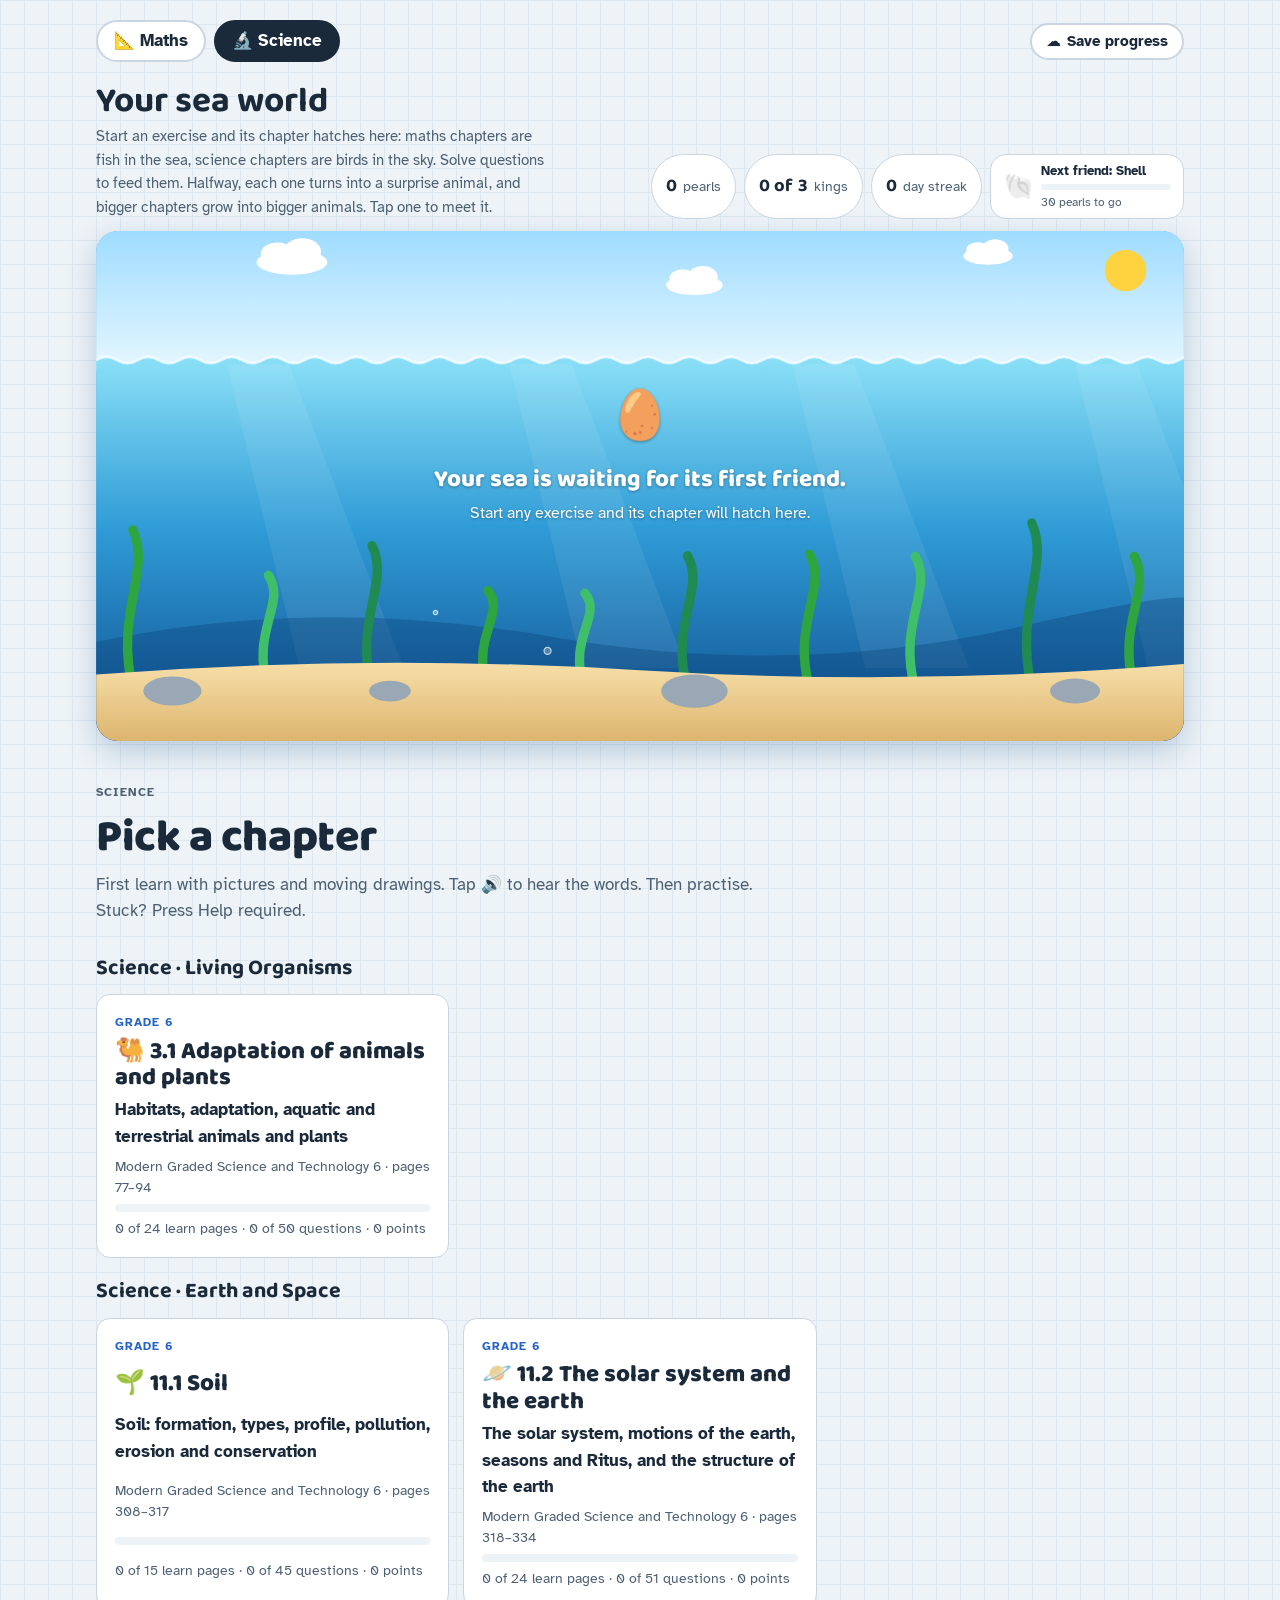
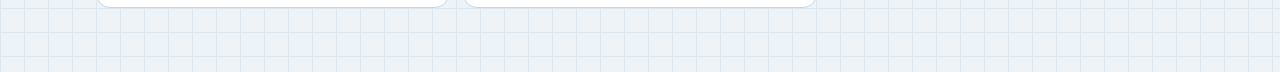
==== commit 0cbab488: "3.1" ====
--- a/science.html
+++ b/science.html
@@ -294,6 +294,113 @@
 .pc-name { font-size: 1.05rem; } .pc-note { color: var(--ink-soft); font-size: .84rem; margin-top: 3px; }
 @keyframes twinkle { 50% { opacity: .25; } }
 @media (prefers-reduced-motion: reduce) { .star, .ray-line, .drift, .planet-card, .egg-cap, .crater.boom { animation: none !important; transition: none !important; } }
+/* Living organisms pictures (figures-life.js) */
+.lf-grass { fill: #8fd08f; }
+.lf-sky2 { fill: #bfe6ff; }
+.lf-hotsky { fill: #ffe7b8; }
+.lf-coldsky { fill: #dfeefa; }
+.lf-cl { fill: #fff; opacity: .95; }
+.lf-water { fill: #4f9fe0; }
+.lf-wave { fill: none; stroke: #d7f0ff; stroke-width: 2; }
+.lf-bubble { fill: none; stroke: #e6f6ff; stroke-width: 1.2; animation: lf-bubble 3.5s linear infinite; }
+.lf-stem { fill: none; stroke: #2f8a3c; stroke-width: 2.5; stroke-linecap: round; }
+.lf-tiny { fill: none; stroke: #4cbf5a; stroke-width: 2; stroke-linecap: round; }
+.lf-pad { fill: #3fa34d; stroke: #2f7a3a; }
+.lf-root { stroke-width: 2.5; }
+.lf-mtn { fill: #9fb3c8; }
+.lf-cap { fill: #fff; }
+.lf-snowg { fill: #f6fbff; }
+.lf-flake { fill: #fff; stroke: #c6d8e8; stroke-width: .4; animation: lf-snow 5s linear infinite; }
+.lf-flake.big { animation: none; }
+.lf-trunk { fill: #8a5a33; }
+.lf-branch { fill: none; stroke: #8a5a33; stroke-width: 6; stroke-linecap: round; }
+.lf-leaves { fill: #3fa34d; }
+.lf-tail { stroke: #7a4a22; stroke-width: 3; stroke-linecap: round; }
+.lf-wall { fill: #d98c5f; }
+.lf-brick { stroke: #f4d2bd; stroke-width: 1.5; fill: none; }
+.lf-mound { fill: #8a6040; }
+.lf-tunnel { fill: none; stroke: #a07850; stroke-width: 16; stroke-linecap: round; }
+.lf-hole { fill: #a07850; }
+.lf-sand { fill: #f1c98a; } .lf-sand2 { fill: #e7b56d; }
+.lf-heat { stroke: #f0a040; stroke-width: 2; fill: none; }
+.lf-speed { stroke: #fff; stroke-width: 2; }
+.lf-rock { fill: #8b8f96; }
+.lf-pole { fill: #8a5a33; }
+.lf-vine { fill: none; stroke: #2f8a3c; stroke-width: 3; stroke-linecap: round; stroke-dasharray: 400; }
+.lf-tendril { fill: none; stroke: #5cc06a; stroke-width: 1.5; }
+.lf-pot { fill: #c46d3b; }
+.lf-aloe { fill: #6aa86f; stroke: #3f7a44; stroke-width: 1; }
+.lf-leafy { fill: #3fa34d; stroke: #2f7a3a; stroke-width: 1; }
+.lf-bag { fill: rgba(255,255,255,.35); stroke: #9fb3c8; stroke-width: 1.5; }
+.lf-tie { stroke: #c0392b; stroke-width: 3; }
+.lf-drop { transition: opacity .5s; }
+.lf-pine { fill: #2f7a3a; }
+.lf-pile { fill: #fff; stroke: #c6d8e8; stroke-width: 2; }
+.lf-snowcap { fill: #fff; stroke: #c6d8e8; transform-box: fill-box; transform-origin: 50% 100%; }
+.lf-bend { transform-box: view-box; transform-origin: 276px 132px; transition: transform 1s ease-in; }
+.lf-bend.bent { transform: rotate(16deg); }
+.lf-crack { fill: none; stroke: #1b2a3a; stroke-width: 1.5; }
+.sfig .lbl.lf-tag { font-size: 10px; fill: #1b2a3a; paint-order: stroke; stroke: rgba(255,255,255,.85); stroke-width: 3px; }
+.sfig .lbl.lf-tag.big { font-size: 12px; font-weight: 800; }
+.sfig .lbl.lf-tag.light { fill: #fff; stroke: rgba(0,0,0,.45); }
+.sfig .lbl.lf-tagbg { paint-order: stroke; stroke: rgba(255,255,255,.9); stroke-width: 3px; }
+/* fish */
+.lf-fishfig { background: #bfe3fb; }
+.lf-fishb { fill: #9fb8cc; stroke: #4d6073; stroke-width: 1.5; }
+.lf-fin { fill: #7f9db6; stroke: #4d6073; stroke-width: 1; }
+.lf-scale { fill: none; stroke: #6b8399; stroke-width: 1; }
+.lf-gill { fill: none; stroke: #c0392b; stroke-width: 2.2; stroke-linecap: round; }
+.lf-eye { fill: #fff; stroke: #4d6073; }
+.lf-lead { stroke: #1b2a3a; stroke-width: 1; }
+.lf-flowline { fill: none; stroke: #fff; stroke-width: 2; stroke-dasharray: 8 8; opacity: .7; }
+.swimming .lf-flowline { animation: flow .6s linear infinite reverse; opacity: 1; }
+.swimming .lf-fishbody { animation: lf-wiggle .5s ease-in-out infinite alternate; transform-box: fill-box; transform-origin: 30% 50%; }
+.lf-fishfig .hl { fill: #ffd23f; stroke: #b88a00; } .lf-gill.hl { fill: none; stroke: #e67e22; stroke-width: 4; }
+/* parts */
+.lf-anatomy { display: grid; grid-template-columns: minmax(110px, 160px) 1fr; gap: 12px; align-items: center; width: 100%; }
+.lf-anatomy.small { grid-template-columns: 80px 1fr; max-width: 420px; }
+@media (max-width: 520px) { .lf-anatomy { grid-template-columns: 1fr; } }
+.lf-hero { display: grid; justify-items: center; background: var(--blue-wash); border-radius: 16px; padding: 10px; }
+.lf-hero-e { font-size: 4.2rem; line-height: 1.1; animation: bob 2.6s ease-in-out infinite; }
+.lf-anatomy.small .lf-hero-e { font-size: 2.6rem; }
+.lf-parts { display: grid; grid-template-columns: repeat(auto-fill, minmax(min(100%, 200px), 1fr)); gap: 8px; }
+.lf-part { display: grid; grid-template-columns: 2.2rem 1fr; gap: 8px; align-items: center; text-align: left; background: var(--paper); border: 2px solid var(--line); border-radius: 12px; padding: 8px 10px; color: var(--ink); animation: rise .4s ease-out both; animation-delay: var(--d, 0s); }
+.lf-part:hover { border-color: var(--blue); }
+.lf-part > span:last-child { display: grid; }
+.lf-part-e { font-size: 1.6rem; }
+.lf-parts.small .lf-part { padding: 4px 8px; font-size: .85rem; }
+/* lettered pictures */
+.lf-bg-pond { background: linear-gradient(#cdeefd, #4f9fe0); } .lf-bg-snow { background: linear-gradient(#dfeefa, #ffffff); }
+.lf-bg-sand { background: linear-gradient(#ffe7b8, #e7b56d); } .lf-bg-field { background: linear-gradient(#cdeefd, #8fd08f); }
+.lf-bg-skyb { background: linear-gradient(#9fd4ff, #e6f4ff); } .lf-bg-forest { background: linear-gradient(#cdeefd, #3fa34d); }
+.lf-bg-soil { background: linear-gradient(#8fd08f 30%, #8a6040 30%); }
+/* motion */
+.lf-swim { animation: lf-across 9s linear infinite; }
+.lf-run { animation: lf-across 4.5s linear infinite; }
+.lf-walk { animation: lf-across 16s linear infinite; }
+.lf-fly { animation: lf-flyk 10s linear infinite; }
+.lf-pace { animation: lf-pace 4s ease-in-out infinite alternate; }
+.lf-bob { animation: bob 2.6s ease-in-out infinite; }
+.lf-hop { animation: lf-hop 3s ease-in-out infinite; }
+.lf-jump { animation: lf-jump 3.5s ease-in-out infinite; }
+.lf-climb { animation: lf-climb 5s ease-in-out infinite alternate; }
+.lf-swing { animation: lf-swing 2.4s ease-in-out infinite alternate; transform-box: view-box; transform-origin: 200px 98px; }
+.lf-cloud { animation: lf-drift 24s ease-in-out infinite alternate; }
+@keyframes lf-across { from { transform: translateX(0); } to { transform: translateX(-480px); } }
+@keyframes lf-flyk { 0% { transform: translate(0, 0); } 25% { transform: translate(-120px, -12px); } 50% { transform: translate(-240px, 4px); } 75% { transform: translate(-360px, -10px); } 100% { transform: translate(-480px, 0); } }
+@keyframes lf-pace { from { transform: translateX(0); } to { transform: translateX(-40px); } }
+@keyframes lf-hop { 0%, 60%, 100% { transform: translate(0, 0); } 75% { transform: translate(-8px, -22px); } }
+@keyframes lf-jump { 0%, 55%, 100% { transform: translate(0, 40px); opacity: 0; } 65% { opacity: 1; } 78% { transform: translate(-40px, -30px); opacity: 1; } 92% { transform: translate(-80px, 30px); opacity: 1; } }
+@keyframes lf-climb { from { transform: translateY(0); } to { transform: translateY(-50px); } }
+@keyframes lf-swing { from { transform: rotate(-14deg); } to { transform: rotate(14deg); } }
+@keyframes lf-drift { from { transform: translateX(-20px); } to { transform: translateX(30px); } }
+@keyframes lf-snow { from { transform: translateY(0); } to { transform: translateY(240px); } }
+@keyframes lf-bubble { from { transform: translateY(0); opacity: .9; } to { transform: translateY(-110px); opacity: 0; } }
+@keyframes lf-wiggle { from { transform: rotate(-2deg); } to { transform: rotate(2deg); } }
+@media (prefers-reduced-motion: reduce) {
+  .lf-swim, .lf-run, .lf-walk, .lf-fly, .lf-pace, .lf-bob, .lf-hop, .lf-jump, .lf-climb, .lf-swing, .lf-cloud, .lf-flake, .lf-bubble, .lf-hero-e, .lf-part, .swimming .lf-flowline, .swimming .lf-fishbody { animation: none !important; }
+  .lf-flake { display: none; }
+}
 </style>
 </head>
 <body>
@@ -304,6 +411,8 @@
 <script src="cloud/sync.js"></script>
 <script src="shared.js"></script>
 <script src="science.js"></script>
+<script src="science/figures-life.js"></script>
+<script src="science/adaptation-g6-3-1.js"></script>
 <script src="science/figures-earth.js"></script>
 <script src="science/soil-g6-11-1.js"></script>
 <script src="science/figures-space.js"></script>
